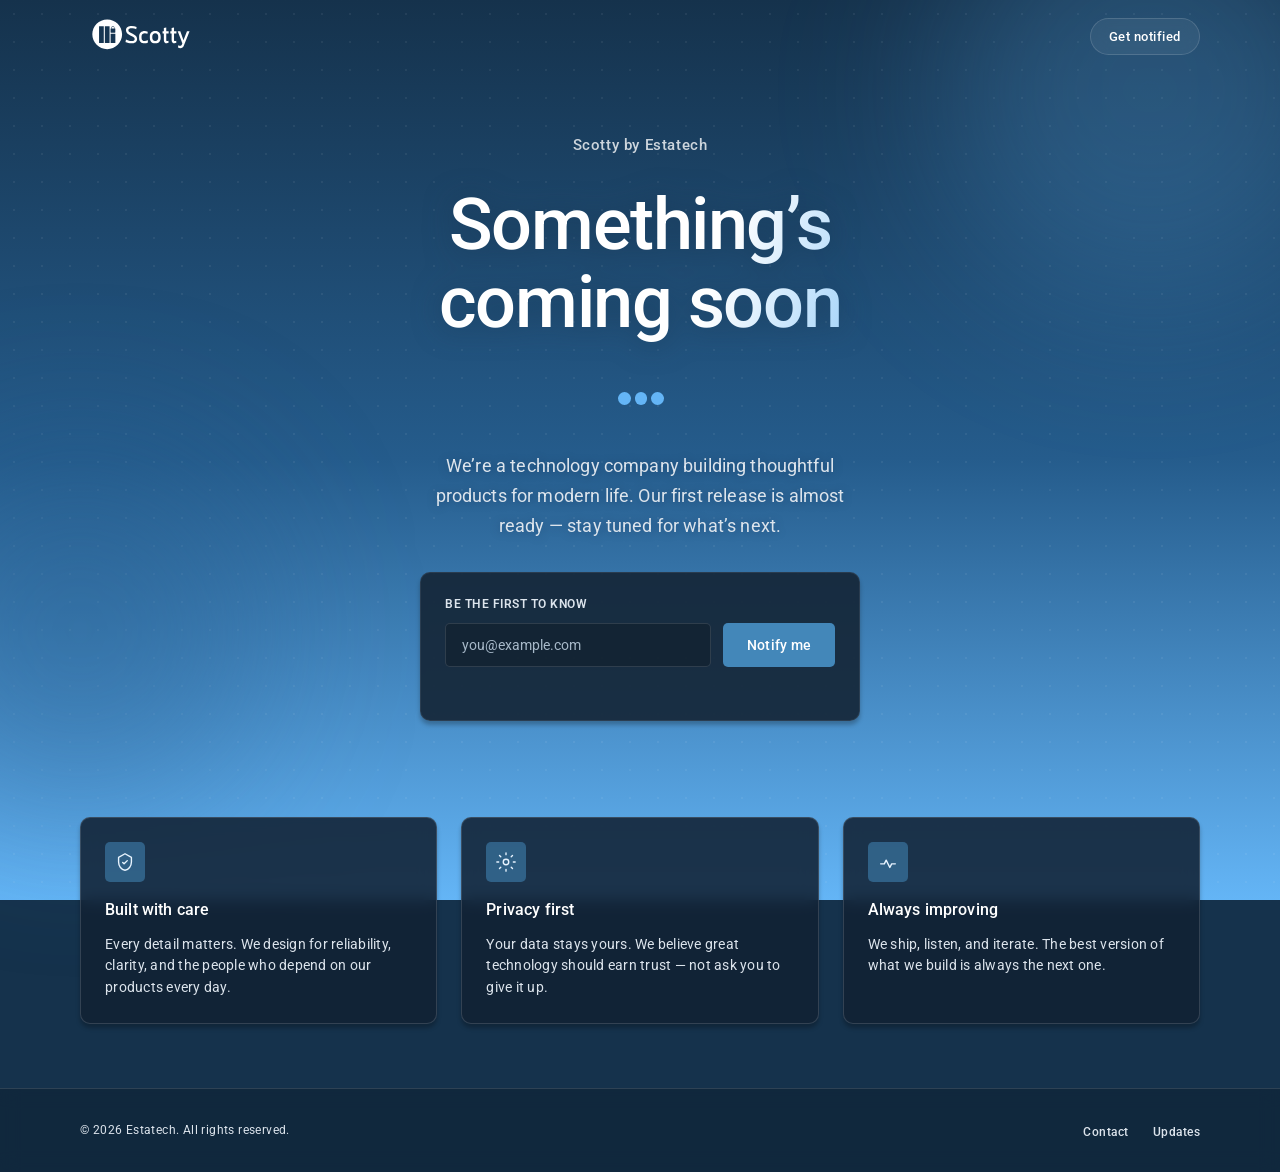
==== web/index.html @ 6cf3a8ce "Initial commit: Estatech Scotty landing page and design references. Adds the coming-soon static site" ====
<!DOCTYPE html>
<html lang="en">
  <head>
    <meta charset="UTF-8" />
    <meta name="viewport" content="width=device-width, initial-scale=1.0" />
    <meta
      name="description"
      content="Scotty by Estatech — something extraordinary is on the way."
    />
    <title>Scotty by Estatech — Coming Soon</title>
    <link rel="icon" href="favicon.ico" sizes="any" />
    <link
      rel="icon"
      type="image/png"
      sizes="32x32"
      href="assets/favicons/favicon-32x32.png"
    />
    <link
      rel="icon"
      type="image/png"
      sizes="16x16"
      href="assets/favicons/favicon-16x16.png"
    />
    <link
      rel="apple-touch-icon"
      sizes="180x180"
      href="assets/favicons/favicon-32x32.png"
    />
    <link rel="preconnect" href="https://fonts.googleapis.com" />
    <link rel="preconnect" href="https://fonts.gstatic.com" crossorigin />
    <link
      href="https://fonts.googleapis.com/css2?family=Roboto:wght@400;500;600&display=swap"
      rel="stylesheet"
    />
    <link rel="stylesheet" href="css/styles.css" />
  </head>
  <body>
    <div class="bg-gradient" aria-hidden="true"></div>
    <div class="bg-dots" aria-hidden="true"></div>
    <div class="bg-orb bg-orb--one" aria-hidden="true"></div>
    <div class="bg-orb bg-orb--two" aria-hidden="true"></div>

    <div class="page">
      <header class="container nav">
        <a class="logo" href="#" aria-label="Scotty by Estatech home">
          <img
            class="logo-img"
            src="assets/images/logos/scotty-logo-white.svg"
            alt="Scotty"
            width="174"
            height="80"
          />
        </a>
        <a class="nav-cta" href="#notify">Get notified</a>
      </header>

      <main>
        <section class="container hero" aria-labelledby="hero-heading">
          <p class="hero-eyebrow">Scotty by Estatech</p>

          <h1 class="hero-headline" id="hero-heading">
            <span class="coming-soon">Something&rsquo;s coming soon</span
            ><span class="coming-soon-dots" aria-hidden="true"
              ><span></span><span></span><span></span
            ></span>
          </h1>

          <p class="hero-subtitle">
            We&rsquo;re a technology company building thoughtful products for
            modern life. Our first release is almost ready — stay tuned for
            what&rsquo;s next.
          </p>

          <div class="notify" id="notify">
            <div class="notify-card">
              <label class="notify-label" for="email">Be the first to know</label>
              <form class="notify-form" id="notify-form" novalidate>
                <input
                  class="notify-input"
                  type="email"
                  id="email"
                  name="email"
                  placeholder="you@example.com"
                  autocomplete="email"
                  required
                />
                <button class="notify-btn" type="submit">Notify me</button>
              </form>
              <p class="notify-feedback" id="notify-feedback" role="status"></p>
            </div>
          </div>
        </section>

        <section class="container values" aria-label="What we believe">
          <div class="values-grid">
            <article class="value-card">
              <div class="value-icon" aria-hidden="true">
                <svg viewBox="0 0 24 24" fill="none" xmlns="http://www.w3.org/2000/svg">
                  <path
                    d="M12 3l7 4v5c0 4.4-3 8.5-7 9-4-0.5-7-4.6-7-9V7l7-4Z"
                    stroke="currentColor"
                    stroke-width="1.5"
                    stroke-linejoin="round"
                  />
                  <path
                    d="M9.5 12.5 11 14l3.5-3.5"
                    stroke="currentColor"
                    stroke-width="1.5"
                    stroke-linecap="round"
                    stroke-linejoin="round"
                  />
                </svg>
              </div>
              <h2 class="value-title">Built with care</h2>
              <p class="value-desc">
                Every detail matters. We design for reliability, clarity, and
                the people who depend on our products every day.
              </p>
            </article>

            <article class="value-card">
              <div class="value-icon" aria-hidden="true">
                <svg viewBox="0 0 24 24" fill="none" xmlns="http://www.w3.org/2000/svg">
                  <circle cx="12" cy="12" r="3" stroke="currentColor" stroke-width="1.5" />
                  <path
                    d="M12 2v2M12 20v2M4.9 4.9l1.4 1.4M17.7 17.7l1.4 1.4M2 12h2M20 12h2M4.9 19.1l1.4-1.4M17.7 6.3l1.4-1.4"
                    stroke="currentColor"
                    stroke-width="1.5"
                    stroke-linecap="round"
                  />
                </svg>
              </div>
              <h2 class="value-title">Privacy first</h2>
              <p class="value-desc">
                Your data stays yours. We believe great technology should earn
                trust — not ask you to give it up.
              </p>
            </article>

            <article class="value-card">
              <div class="value-icon" aria-hidden="true">
                <svg viewBox="0 0 24 24" fill="none" xmlns="http://www.w3.org/2000/svg">
                  <path
                    d="M4 14h4l2-4 4 8 2-4h4"
                    stroke="currentColor"
                    stroke-width="1.5"
                    stroke-linecap="round"
                    stroke-linejoin="round"
                  />
                </svg>
              </div>
              <h2 class="value-title">Always improving</h2>
              <p class="value-desc">
                We ship, listen, and iterate. The best version of what we build
                is always the next one.
              </p>
            </article>
          </div>
        </section>
      </main>

      <footer class="footer">
        <div class="container footer-inner">
          <p class="footer-copy">
            &copy; <span id="year"></span> Estatech. All rights reserved.
          </p>
          <ul class="footer-links">
            <li><a href="mailto:hello@estatech.com">Contact</a></li>
            <li><a href="#notify">Updates</a></li>
          </ul>
        </div>
      </footer>
    </div>

    <script>
      document.getElementById("year").textContent = new Date().getFullYear();
    </script>
    <script src="js/main.js"></script>
  </body>
</html>
---- web/css/styles.css ----
@import "./tokens.css";

*,
*::before,
*::after {
  box-sizing: border-box;
  margin: 0;
  padding: 0;
}

html {
  scroll-behavior: smooth;
}

body {
  min-height: 100vh;
  font-family: var(--font-sans);
  color: var(--text-primary);
  background: var(--estatech-navy);
  overflow-x: hidden;
  -webkit-font-smoothing: antialiased;
}

/* ── Background layers ── */

.bg-gradient {
  position: fixed;
  inset: 0;
  z-index: 0;
  background: linear-gradient(
    180deg,
    var(--estatech-navy) 0%,
    var(--estatech-blue) 51%,
    var(--estatech-sky) 100%
  );
}

.bg-dots {
  position: fixed;
  inset: 0;
  z-index: 1;
  opacity: 0.35;
  background-image: radial-gradient(
    circle at center,
    rgba(255, 255, 255, 0.18) 1px,
    transparent 1px
  );
  background-size: 28px 28px;
  animation: drift-dots 60s linear infinite;
}

.bg-orb {
  position: fixed;
  border-radius: 50%;
  filter: blur(80px);
  z-index: 1;
  pointer-events: none;
}

.bg-orb--one {
  width: 420px;
  height: 420px;
  top: -120px;
  right: -80px;
  background: rgba(100, 181, 246, 0.22);
  animation: float-orb 18s ease-in-out infinite;
}

.bg-orb--two {
  width: 360px;
  height: 360px;
  bottom: 10%;
  left: -100px;
  background: rgba(37, 92, 140, 0.35);
  animation: float-orb 22s ease-in-out infinite reverse;
}

/* ── Layout shell ── */

.page {
  position: relative;
  z-index: 2;
  min-height: 100vh;
  display: flex;
  flex-direction: column;
}

.container {
  width: min(100% - 40px, var(--max-width));
  margin-inline: auto;
}

/* ── Navigation ── */

.nav {
  height: var(--nav-height);
  display: flex;
  align-items: center;
  justify-content: space-between;
  padding-block: var(--space-4);
}

.logo {
  display: inline-flex;
  align-items: center;
  gap: var(--space-3);
  text-decoration: none;
  color: var(--text-primary);
}

.logo-img {
  display: block;
  height: 56px;
  width: auto;
}

.nav-cta {
  font-size: 0.8125rem;
  font-weight: 500;
  letter-spacing: 0.04em;
  color: var(--text-primary);
  text-decoration: none;
  padding: 10px 18px;
  border-radius: var(--radius-pill);
  border: 1px solid rgba(255, 255, 255, 0.14);
  background: rgba(255, 255, 255, 0.06);
  backdrop-filter: blur(8px);
  transition: background 0.25s ease, border-color 0.25s ease, color 0.25s ease;
}

.nav-cta:hover {
  background: rgba(255, 255, 255, 0.12);
  border-color: rgba(255, 255, 255, 0.28);
  color: var(--text-primary);
}

/* ── Hero ── */

.hero {
  flex: 1;
  display: flex;
  flex-direction: column;
  align-items: center;
  justify-content: center;
  text-align: center;
  padding-block: var(--space-16) var(--space-12);
  gap: var(--space-8);
}

.hero-eyebrow {
  font-size: 0.9375rem;
  font-weight: 500;
  letter-spacing: 0.04em;
  color: var(--text-muted);
  animation: fade-up 0.8s ease both;
}

.hero-headline {
  max-width: 14ch;
  font-size: clamp(2.5rem, 8vw, 4.5rem);
  font-weight: 500;
  line-height: 1.08;
  letter-spacing: -0.02em;
  animation: fade-up 0.8s ease 0.1s both;
}

/* Animated "coming soon" text */
.coming-soon {
  display: block;
  position: relative;
  background: linear-gradient(
    110deg,
    #ffffff 0%,
    #ffffff 30%,
    var(--estatech-sky) 50%,
    #ffffff 70%,
    #ffffff 100%
  );
  background-size: 220% 100%;
  -webkit-background-clip: text;
  background-clip: text;
  -webkit-text-fill-color: transparent;
  color: transparent;
  filter: drop-shadow(0 2px 14px rgba(21, 50, 76, 0.5));
  animation: shimmer-text 4.5s ease-in-out infinite;
}

.coming-soon-dots {
  display: inline-flex;
  gap: 4px;
  margin-left: 2px;
  vertical-align: baseline;
}

.coming-soon-dots span {
  display: inline-block;
  width: 0.18em;
  height: 0.18em;
  border-radius: 50%;
  background: var(--estatech-sky);
  animation: dot-pulse 1.4s ease-in-out infinite;
}

.coming-soon-dots span:nth-child(2) {
  animation-delay: 0.2s;
}

.coming-soon-dots span:nth-child(3) {
  animation-delay: 0.4s;
}

.hero-subtitle {
  max-width: 42ch;
  font-size: clamp(1rem, 2.5vw, 1.125rem);
  font-weight: 400;
  line-height: 1.65;
  letter-spacing: 0.15px;
  color: var(--text-on-surface);
  text-shadow: 0 1px 10px rgba(21, 50, 76, 0.35);
  animation: fade-up 0.8s ease 0.2s both;
}

/* ── Notify card ── */

.notify {
  width: min(100%, 440px);
  animation: fade-up 0.8s ease 0.35s both;
}

.notify-card {
  padding: var(--space-6);
  border-radius: var(--radius-card);
  background: var(--estatech-surface-card);
  box-shadow: var(--shadow-card);
  border: 1px solid rgba(255, 255, 255, 0.08);
  backdrop-filter: blur(12px);
}

.notify-label {
  display: block;
  font-size: 0.75rem;
  font-weight: 600;
  letter-spacing: 0.5px;
  text-transform: uppercase;
  color: var(--text-on-surface);
  margin-bottom: var(--space-3);
  text-align: left;
}

.notify-form {
  display: flex;
  gap: var(--space-3);
}

.notify-input {
  flex: 1;
  min-width: 0;
  height: 44px;
  padding: 0 var(--space-4);
  border-radius: var(--radius-sm);
  border: 1px solid rgba(255, 255, 255, 0.12);
  background: rgba(0, 0, 0, 0.2);
  color: var(--text-primary);
  font-family: inherit;
  font-size: 0.875rem;
  outline: none;
  transition: border-color 0.2s ease, box-shadow 0.2s ease;
}

.notify-input::placeholder {
  color: var(--text-on-surface-muted);
}

.notify-input:focus {
  border-color: rgba(100, 181, 246, 0.6);
  box-shadow: 0 0 0 3px rgba(100, 181, 246, 0.15);
}

.notify-btn {
  height: 44px;
  padding: 0 var(--space-6);
  border: none;
  border-radius: var(--radius-sm);
  background: var(--estatech-nav);
  color: var(--text-primary);
  font-family: inherit;
  font-size: 0.875rem;
  font-weight: 500;
  letter-spacing: 0.25px;
  cursor: pointer;
  white-space: nowrap;
  transition: background 0.2s ease, transform 0.15s ease;
}

.notify-btn:hover {
  background: #4a96c9;
}

.notify-btn:active {
  transform: scale(0.98);
}

.notify-feedback {
  margin-top: var(--space-3);
  font-size: 0.8125rem;
  color: #d4ecff;
  text-align: left;
  min-height: 1.25em;
  opacity: 0;
  transition: opacity 0.3s ease;
}

.notify-feedback.is-visible {
  opacity: 1;
}

/* ── Values strip ── */

.values {
  padding-block: var(--space-12) var(--space-16);
}

.values-grid {
  display: grid;
  grid-template-columns: repeat(3, 1fr);
  gap: var(--space-6);
}

.value-card {
  padding: var(--space-6);
  border-radius: var(--radius-card);
  background: var(--estatech-surface-elevated);
  border: 1px solid rgba(255, 255, 255, 0.14);
  box-shadow: var(--shadow-card);
  backdrop-filter: blur(8px);
  transition: transform 0.3s ease, border-color 0.3s ease;
}

.value-card:hover {
  transform: translateY(-4px);
  border-color: rgba(255, 255, 255, 0.16);
}

.value-icon {
  width: 40px;
  height: 40px;
  border-radius: var(--radius-sm);
  background: rgba(67, 135, 185, 0.55);
  display: grid;
  place-items: center;
  margin-bottom: var(--space-4);
  color: #e8f4ff;
}

.value-icon svg {
  width: 22px;
  height: 22px;
}

.value-title {
  font-size: 1rem;
  font-weight: 500;
  line-height: 1.5;
  letter-spacing: 0.15px;
  margin-bottom: var(--space-3);
}

.value-desc {
  font-size: 0.875rem;
  line-height: 1.55;
  letter-spacing: 0.25px;
  color: var(--text-on-surface);
}

/* ── Footer ── */

.footer {
  padding-block: var(--space-8);
  border-top: 1px solid rgba(255, 255, 255, 0.12);
  background: rgba(16, 36, 56, 0.72);
  backdrop-filter: blur(10px);
}

.footer-inner {
  display: flex;
  flex-wrap: wrap;
  align-items: center;
  justify-content: space-between;
  gap: var(--space-4);
  width: min(100% - 40px, var(--max-width));
  margin-inline: auto;
}

.footer-copy {
  font-size: 0.75rem;
  letter-spacing: 0.4px;
  color: var(--text-on-surface);
}

.footer-links {
  display: flex;
  gap: var(--space-6);
  list-style: none;
}

.footer-links a {
  font-size: 0.75rem;
  font-weight: 500;
  letter-spacing: 0.5px;
  color: var(--text-on-surface);
  text-decoration: none;
  transition: color 0.2s ease;
}

.footer-links a:hover {
  color: var(--text-primary);
}

/* ── Keyframes ── */

@keyframes shimmer-text {
  0%,
  100% {
    background-position: 100% 50%;
  }
  50% {
    background-position: 0% 50%;
  }
}

@keyframes dot-pulse {
  0%,
  80%,
  100% {
    opacity: 0.55;
    transform: translateY(0);
  }
  40% {
    opacity: 1;
    transform: translateY(-6px);
  }
}

@keyframes fade-up {
  from {
    opacity: 0;
    transform: translateY(20px);
  }
  to {
    opacity: 1;
    transform: translateY(0);
  }
}

@keyframes drift-dots {
  from {
    transform: translate(0, 0);
  }
  to {
    transform: translate(28px, 28px);
  }
}

@keyframes float-orb {
  0%,
  100% {
    transform: translate(0, 0) scale(1);
  }
  50% {
    transform: translate(30px, -20px) scale(1.08);
  }
}

/* ── Reduced motion ── */

@media (prefers-reduced-motion: reduce) {
  *,
  *::before,
  *::after {
    animation-duration: 0.01ms !important;
    animation-iteration-count: 1 !important;
    transition-duration: 0.01ms !important;
  }

  html {
    scroll-behavior: auto;
  }
}

/* ── Responsive ── */

@media (max-width: 768px) {
  .values-grid {
    grid-template-columns: 1fr;
  }

  .notify-form {
    flex-direction: column;
  }

  .notify-btn {
    width: 100%;
  }

  .footer-inner {
    flex-direction: column;
    text-align: center;
  }
}
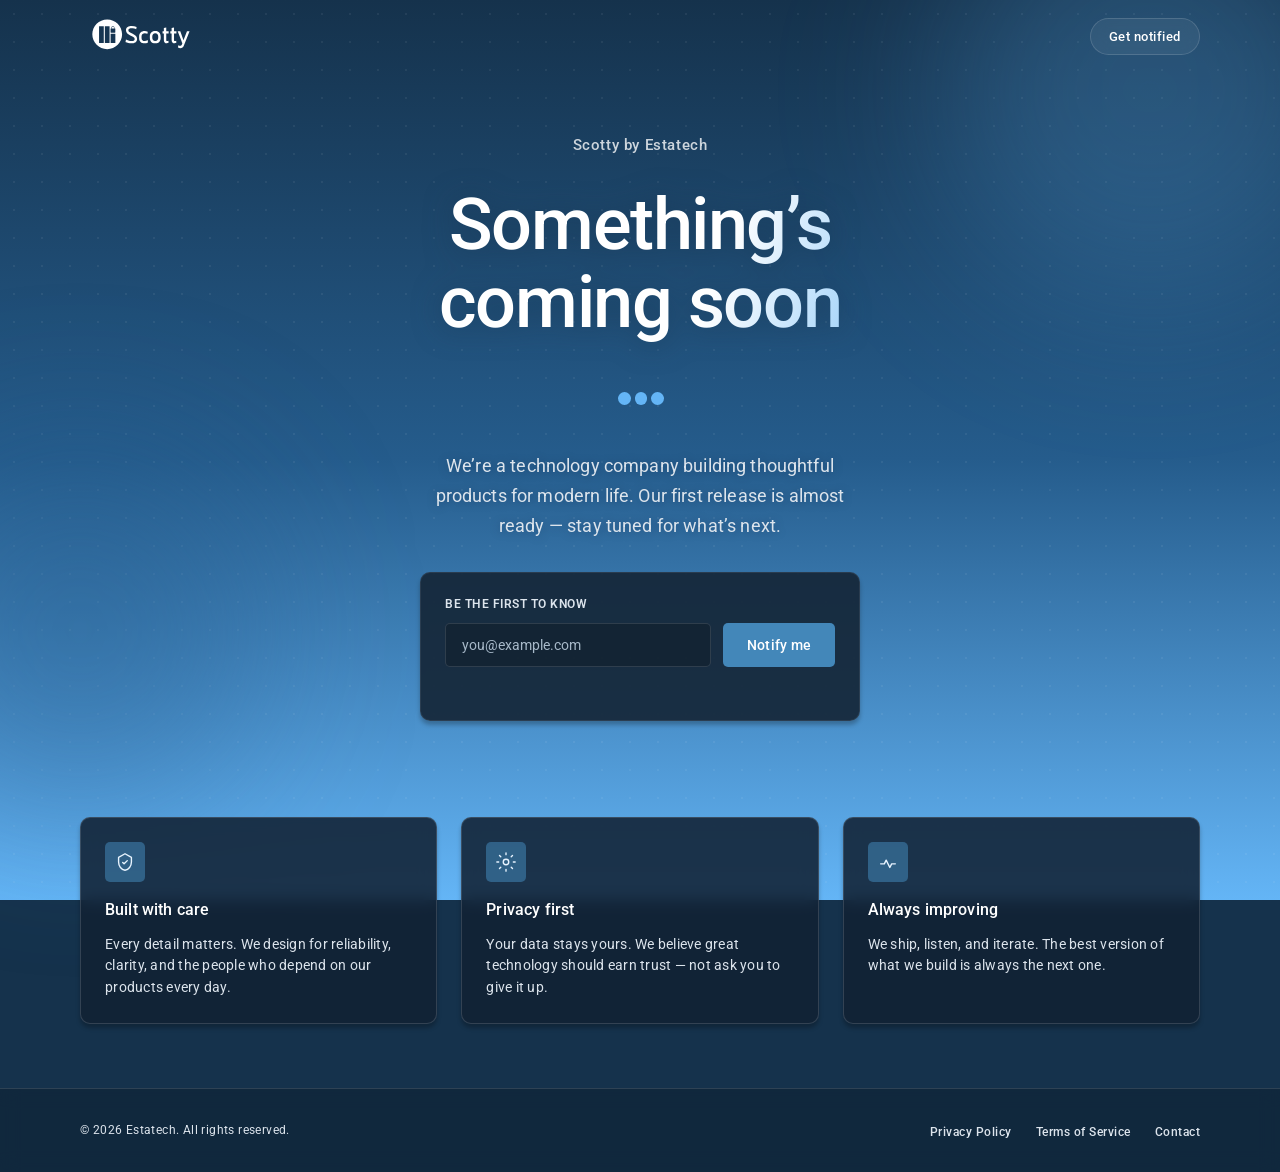
==== commit f1f17037: "Add privacy policy and terms of service pages from design reference. Publish legal pages in web/, li" ====
--- a/web/index.html
+++ b/web/index.html
@@ -42,7 +42,7 @@
 
     <div class="page">
       <header class="container nav">
-        <a class="logo" href="#" aria-label="Scotty by Estatech home">
+        <a class="logo" href="index.html" aria-label="Scotty by Estatech home">
           <img
             class="logo-img"
             src="assets/images/logos/scotty-logo-white.svg"
@@ -165,8 +165,9 @@
             &copy; <span id="year"></span> Estatech. All rights reserved.
           </p>
           <ul class="footer-links">
-            <li><a href="mailto:hello@estatech.com">Contact</a></li>
-            <li><a href="#notify">Updates</a></li>
+            <li><a href="privacy-policy.html">Privacy Policy</a></li>
+            <li><a href="terms-of-service.html">Terms of Service</a></li>
+            <li><a href="mailto:estatech.co@gmail.com">Contact</a></li>
           </ul>
         </div>
       </footer>
--- a/web/css/styles.css
+++ b/web/css/styles.css
@@ -416,6 +416,123 @@
   color: var(--text-primary);
 }
 
+.footer-links a[aria-current="page"] {
+  color: var(--text-primary);
+}
+
+/* ── Legal pages ── */
+
+.page--legal {
+  min-height: 100vh;
+}
+
+.legal {
+  flex: 1;
+  padding-block: var(--space-8) var(--space-12);
+}
+
+.legal-card {
+  max-width: 720px;
+  margin-inline: auto;
+  padding: var(--space-8) var(--space-6);
+  border-radius: var(--radius-card);
+  background: var(--estatech-surface-card);
+  border: 1px solid rgba(255, 255, 255, 0.1);
+  box-shadow: var(--shadow-card);
+  backdrop-filter: blur(12px);
+}
+
+.legal-header {
+  margin-bottom: var(--space-8);
+  padding-bottom: var(--space-6);
+  border-bottom: 1px solid rgba(255, 255, 255, 0.1);
+}
+
+.legal-eyebrow {
+  font-size: 0.8125rem;
+  font-weight: 500;
+  letter-spacing: 0.04em;
+  color: var(--text-muted);
+  margin-bottom: var(--space-3);
+}
+
+.legal-title {
+  font-size: clamp(1.75rem, 5vw, 2.25rem);
+  font-weight: 500;
+  line-height: 1.2;
+  letter-spacing: -0.01em;
+  color: var(--text-primary);
+}
+
+.legal-meta {
+  margin-top: var(--space-4);
+  font-size: 0.875rem;
+  line-height: 1.5;
+  color: var(--text-on-surface);
+}
+
+.legal-body {
+  display: flex;
+  flex-direction: column;
+  gap: var(--space-8);
+}
+
+.legal-section h2 {
+  font-size: 1.0625rem;
+  font-weight: 600;
+  line-height: 1.4;
+  letter-spacing: 0.15px;
+  color: var(--text-primary);
+  margin-bottom: var(--space-4);
+}
+
+.legal-section p {
+  font-size: 0.9375rem;
+  line-height: 1.7;
+  letter-spacing: 0.15px;
+  color: var(--text-on-surface);
+}
+
+.legal-section p + p {
+  margin-top: var(--space-4);
+}
+
+.legal-section ul {
+  margin-top: var(--space-4);
+  padding-left: 1.25rem;
+  display: flex;
+  flex-direction: column;
+  gap: var(--space-4);
+}
+
+.legal-section li {
+  font-size: 0.9375rem;
+  line-height: 1.7;
+  letter-spacing: 0.15px;
+  color: var(--text-on-surface);
+}
+
+.legal-section strong {
+  font-weight: 600;
+  color: var(--text-primary);
+}
+
+.legal-section a {
+  color: #d4ecff;
+  text-decoration: underline;
+  text-underline-offset: 2px;
+}
+
+.legal-section a:hover {
+  color: var(--text-primary);
+}
+
+@media (max-width: 768px) {
+  .legal-card {
+    padding: var(--space-6) var(--space-4);
+  }
+}
+
 /* ── Keyframes ── */
 
 @keyframes shimmer-text {
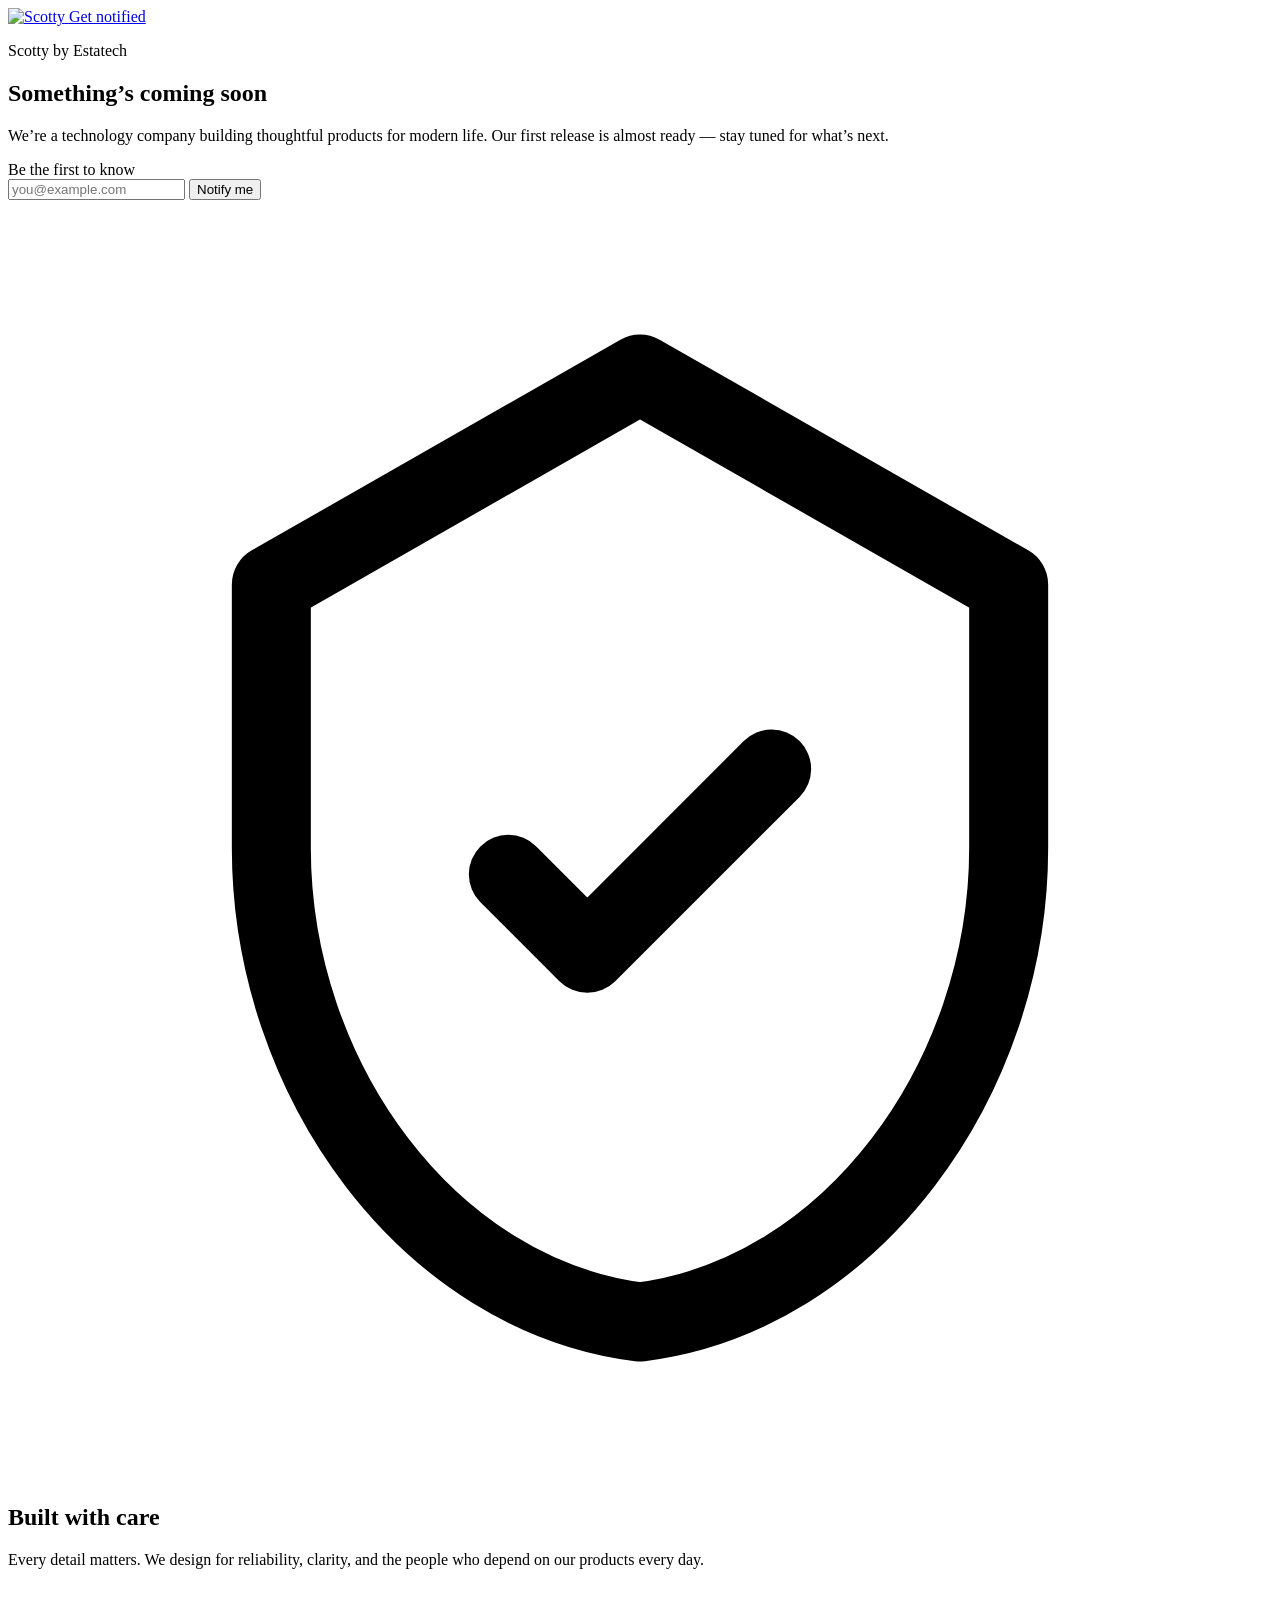
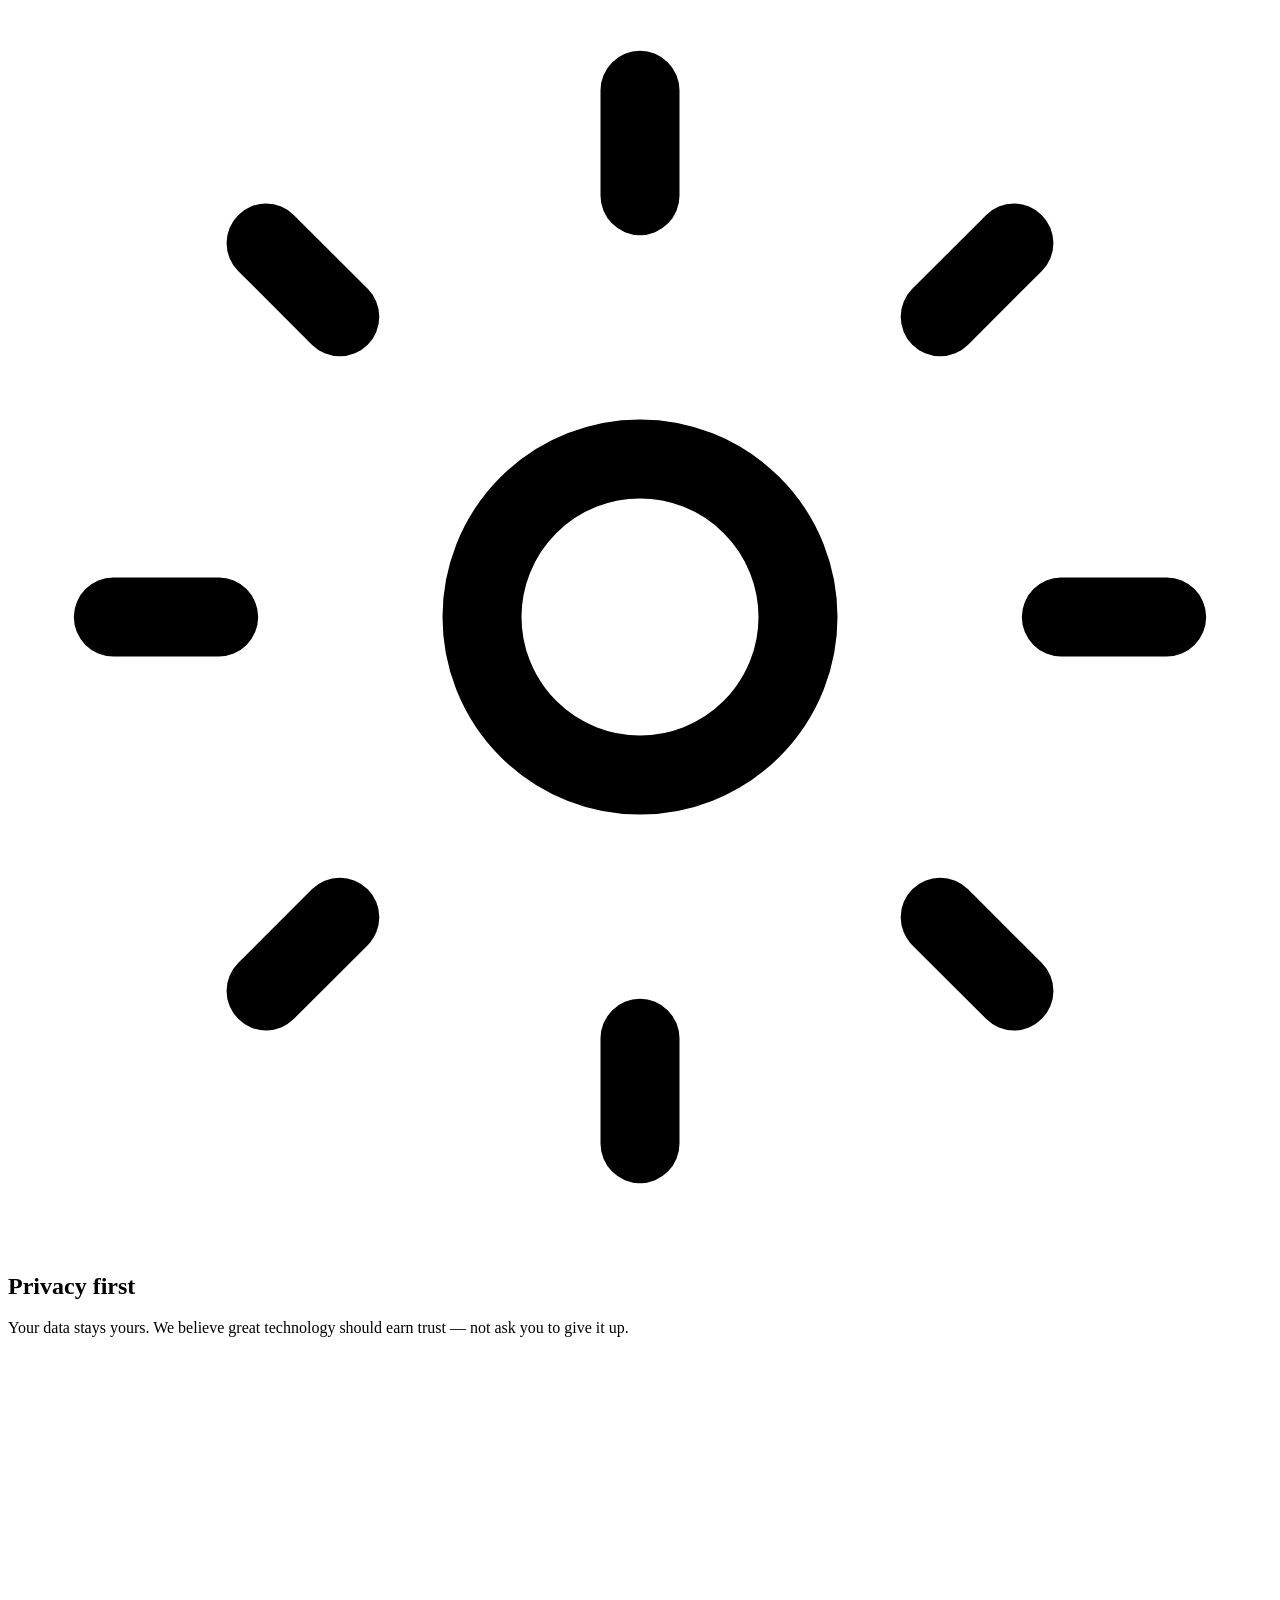
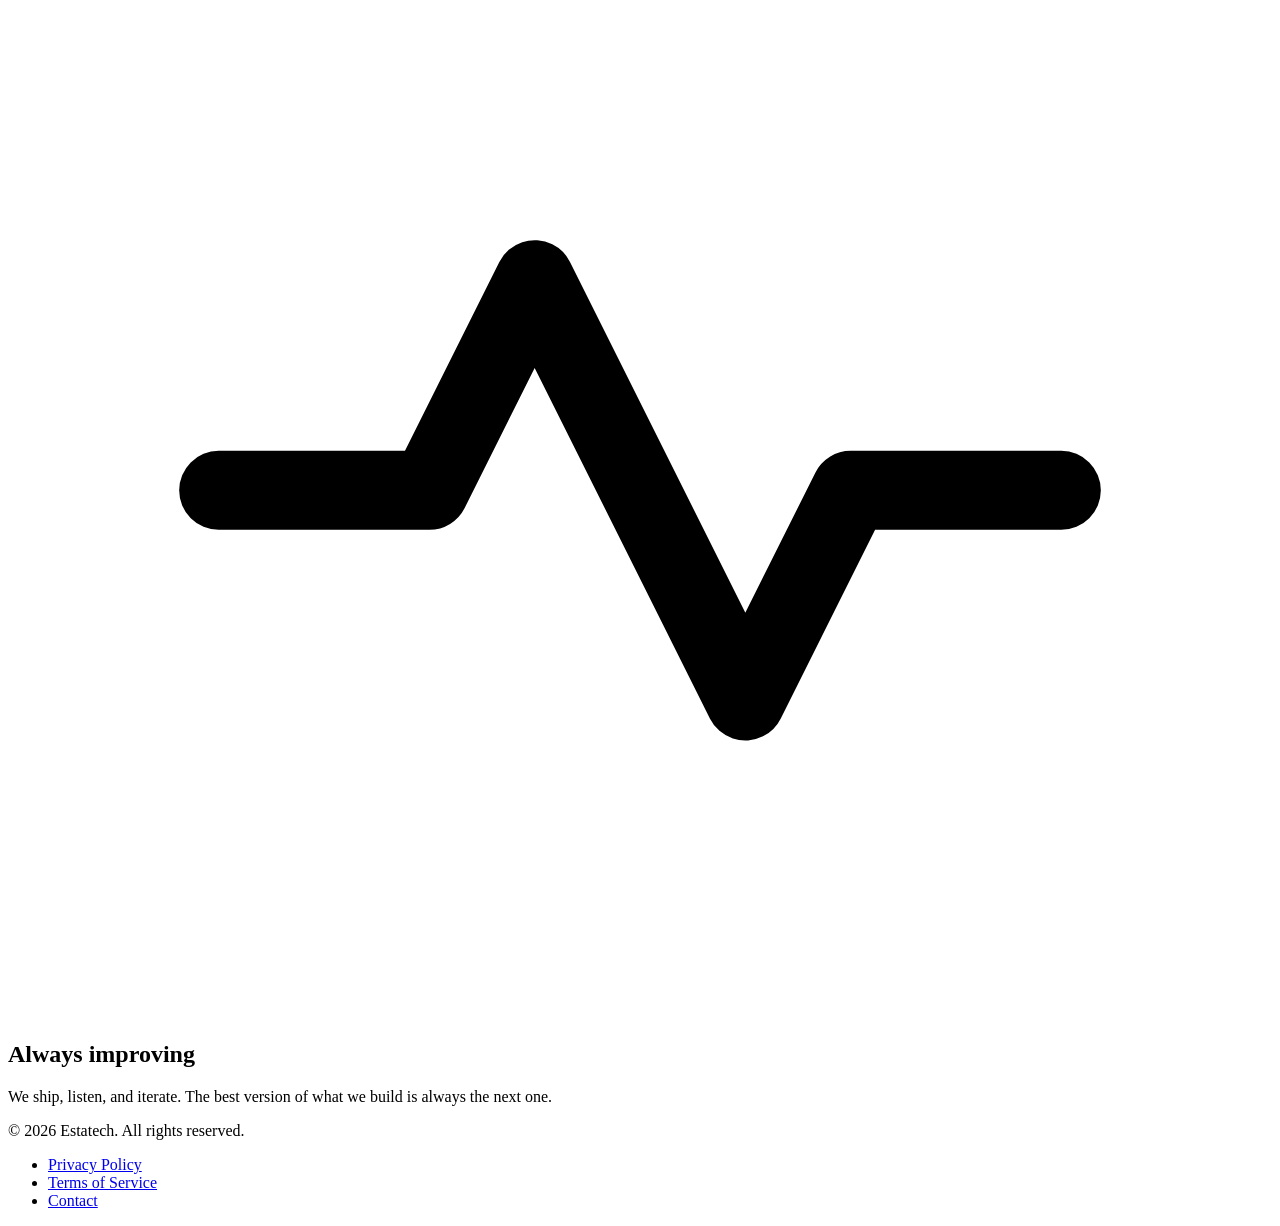
==== commit c1561787: "Fix GitHub Pages asset paths for legal pages and all routes. Set a dynamic base href for github.io p" ====
--- a/web/index.html
+++ b/web/index.html
@@ -2,6 +2,18 @@
 <html lang="en">
   <head>
     <meta charset="UTF-8" />
+    <script>
+      (function () {
+        var baseHref = "/";
+        if (location.hostname.endsWith("github.io")) {
+          var segment = location.pathname.split("/").filter(Boolean)[0];
+          if (segment) baseHref = "/" + segment + "/";
+        }
+        var base = document.createElement("base");
+        base.href = baseHref;
+        document.head.appendChild(base);
+      })();
+    </script>
     <meta name="viewport" content="width=device-width, initial-scale=1.0" />
     <meta
       name="description"
@@ -32,6 +44,7 @@
       href="https://fonts.googleapis.com/css2?family=Roboto:wght@400;500;600&display=swap"
       rel="stylesheet"
     />
+    <link rel="stylesheet" href="css/tokens.css" />
     <link rel="stylesheet" href="css/styles.css" />
   </head>
   <body>
--- a/web/css/tokens.css
+++ b/web/css/tokens.css
@@ -0,0 +1,32 @@
+:root {
+  --estatech-navy: #15324c;
+  --estatech-blue: #255c8c;
+  --estatech-sky: #64b5f6;
+  --estatech-nav: #4387b9;
+  --estatech-surface-card: rgba(21, 38, 56, 0.92);
+  --estatech-surface-elevated: rgba(18, 34, 52, 0.88);
+
+  --text-primary: #ffffff;
+  --text-tertiary: #e8eef4;
+  --text-secondary: #c5d3e0;
+  --text-muted: rgba(255, 255, 255, 0.78);
+  --text-on-surface: #dce4ec;
+  --text-on-surface-muted: #a8b9c9;
+
+  --shadow-card: 0 4px 4px rgba(0, 0, 0, 0.25);
+  --radius-card: 10px;
+  --radius-sm: 5px;
+  --radius-pill: 999px;
+
+  --font-sans: "Roboto", system-ui, -apple-system, sans-serif;
+
+  --space-3: 12px;
+  --space-4: 16px;
+  --space-6: 24px;
+  --space-8: 32px;
+  --space-12: 48px;
+  --space-16: 64px;
+
+  --max-width: 1120px;
+  --nav-height: 72px;
+}
--- a/web/css/styles.css
+++ b/web/css/styles.css
@@ -1,5 +1,3 @@
-@import "./tokens.css";
-
 *,
 *::before,
 *::after {
